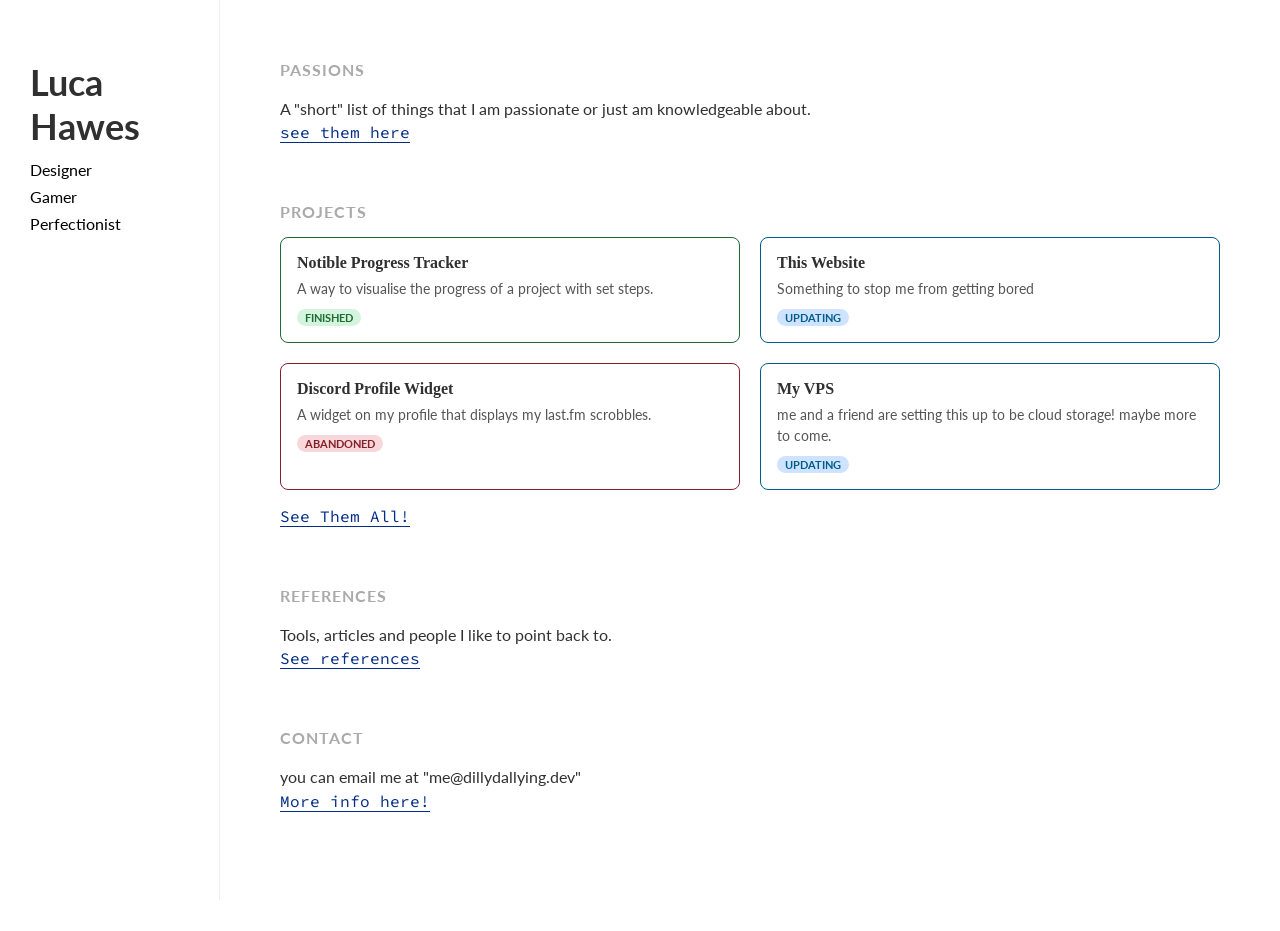
==== index.html @ 6313bd08 "Update index.html" ====
<!DOCTYPE html>
<html lang="en">
<head>
<meta charset="UTF-8">
<meta name="robots" content="nosnippet">
<title>Home - dillydallying.dev</title>
  <link rel="preconnect" href="https://fonts.googleapis.com">
  <link rel="preconnect" href="https://fonts.gstatic.com" crossorigin>
  <link href="https://fonts.googleapis.com/css2?family=Lato:ital,wght@0,400;0,700;0,900;1,400;1,700;1,900&family=Source+Code+Pro:ital,wght@0,200..900;1,200..900&display=swap" rel="stylesheet">
    <link rel="stylesheet" href="style.css" />


</head>

<body>

<div class="container">

  <!-- ===== SIDEBAR ===== -->
  <div class="sidebar">
    <header>
      <h1>Luca Hawes</h1>
      <p>Designer</p>
      <p>Gamer</p>
      <p>Perfectionist</p>
    </header>
  </div>

  <!-- ===== MAIN CONTENT ===== -->
  <div class="content">

    <!-- SKILLS -->
    <section>
      <h2>Passions</h2>
      <p>A "short" list of things that I am passionate or just am knowledgeable about.</p>
      <a href="knowledge.html">see them here</a>
    </section>

    <!-- PROJECTS -->
    <section>
      <h2>Projects</h2>

      <div class="projects-grid">

        <a href="index.html" class="project-card finished">
          <h3>Notible Progress Tracker</h3>
          <p>A way to visualise the progress of a project with set steps.</p>
          <span class="status finished">Finished</span>
        </a>

        <a href="index.html" class="project-card updating">
          <h3>This Website</h3>
          <p>Something to stop me from getting bored</p>
          <span class="status updating">Updating</span>
        </a>

        <a href="index.html" class="project-card abandoned">
          <h3>Discord Profile Widget</h3>
          <p>A widget on my profile that displays my last.fm scrobbles.</p>
          <span class="status abandoned">Abandoned</span>
        </a>

        <a href="index.html" class="project-card updating">
          <h3>My VPS</h3>
          <p>me and a friend are setting this up to be cloud storage! maybe more to come.</p>
          <span class="status updating">Updating</span>
        </a>

      </div>

      <a href="projects.html">See Them All!</a>
    </section>

    <!-- REFERENCES -->
    <section>
      <h2>References</h2>
      <p>Tools, articles and people I like to point back to.</p>
      <a href="references.html">See references</a>
    </section>

    <!-- CONTACT -->
    <section>
      <h2>Contact</h2>
      <p>you can email me at "me@dillydallying.dev"</p>
      <a href="contact.html">More info here!</a>
    </section>

  </div>

</div>

</body>
</html>
---- style.css ----
/* Reset some browser defaults */
* {
  margin: 0;
  padding: 0;
  box-sizing: border-box;
}

body {
  font-family: 'Lato', sans-serif;
  background-color: #ffffff;
  color: #313030;
  padding: 0;
  margin: 0;
}

html {
  scroll-behavior: smooth;
}


/* ---------- LAYOUT ---------- */

.container {
  display: flex;
  min-height: 100vh;
}

.sidebar {
  width: 220px;
  min-height: 100vh;
  padding: 60px 30px;
  border-right: 1px solid #eee;
  position: fixed;
  top: 0;
  left: 0;
}

.content {
  margin-left: 220px;   /* leaves room for the fixed sidebar */
  padding: 60px 60px;
  max-width: 1100px;   /* was 650px - widened so text uses more of the screen on wide monitors */
}


/* ---------- HEADER (inside sidebar) ---------- */

header {
  margin-bottom: 60px;
  font-family: lato, serif;
}

h1 {
  font-size: 36px;
  font-weight: bold;
  margin-bottom: 8px;
}

header p {
  color: #000000;
  font-size: 16px;
}


/* ---------- LINKS ---------- */

a {
  /* for links */
  color: #022c86;
  text-decoration: none;
  border-bottom: 1px solid currentColor;
  font-family: "Source Code Pro", monospace;
}

a:hover {
  background-color: #eee;
  border-bottom-color: transparent;
}


/* ---------- SECTIONS ---------- */

section {
  margin-bottom: 60px;
}

h2 {
  font-size: 16px;
  text-transform: uppercase;
  letter-spacing: 1px;
  color: #aaa;
  margin-bottom: 16px;
}

p {
  line-height: 1.7;
  font-size: 16px;
}

.subtitle {
  color: #aaa;
  font-size: 15px;
  margin-bottom: 32px;
}

ul {
  list-style-type: circle;
  padding-left: 20px;
  margin-top: 10px;
}


/* ---------- SEARCH INPUT ---------- */

#search {
  width: 100%;
  padding: 10px 0;
  font-size: 16px;
  border: none;
  border-bottom: 1px solid #ccc;
  outline: none;
  margin: 24px 0;
  font-family: 'Lato', sans-serif;
  background: transparent;
}

#search:focus {
  border-bottom-color: #222;
}


/* ---------- STATUS BADGES ---------- */

.status {
  display: inline-block;
  font-size: 0.7em;
  font-weight: 700;
  text-transform: uppercase;
  padding: 2px 8px;
  border-radius: 12px;
  margin-top: 10px;
}

.status.finished {
  background-color: #d4f4dd;
  color: #1e6b34;
}

.status.updating {
  background-color: #cde3ff;
  color: #005c8a;
}

.status.abandoned {
  background-color: #f8d7da;
  color: #842029;
}


/* ---------- PROJECTS GRID (2x2) ---------- */

.projects-grid {
  display: grid;
  grid-template-columns: 1fr 1fr;
  gap: 20px;
  margin-bottom: 16px;
}

.project-card {
  display: block;               /* lets the whole card area be clickable */
  padding: 16px;
  border: 1px solid #eee;       /* default/fallback color if no status class is set */
  border-radius: 8px;

  /* override the default <a> styles (blue text, underline, mono font) */
  color: inherit;
  text-decoration: none;
  font-family: inherit;
}

/* Card border color matches whichever status badge is inside it.
   Add the matching class (finished / updating / abandoned) to the
   .project-card div itself, same as the .status span. */
.project-card.finished {
  border-color: #1e6b34;
}

.project-card.updating {
  border-color: #005c8a;
}

.project-card.abandoned {
  border-color: #842029;
}

.project-card:hover {
  /* override a:hover so hovering a card doesn't turn its text blue */
  color: inherit;
  background-color: #fafafa;
}

.project-card h3 {
  font-size: 16px;
  font-weight: bold;
  margin-bottom: 6px;
  font-family: Georgia, serif;
}

.project-card p {
  font-size: 14px;
  color: #555;
  line-height: 1.5;
}

fancy {
  font-weight: 500;
  font-family: "Source Serif 4", Georgia, serif;
}

/* ---------- RESPONSIVE ---------- */

@media (max-width: 700px) {
  .sidebar {
    position: static;   /* un-fix the sidebar so it can stack on top */
    width: auto;
    min-height: auto;
    border-right: none;
    border-bottom: 1px solid #eee;
  }
  .content {
    margin-left: 0;
    padding: 40px 30px;
  }
  .container {
    flex-direction: column;
  }
  .projects-grid {
    grid-template-columns: 1fr;
  }
  .knowledge-content {
    flex-direction: column;
  }
}


/* ---------- KNOWLEDGE / PASSIONS PAGE (list + expanded description) ---------- */

/* This page needs two columns instead of the normal single .content column,
   so it drops the max-width and lays its two panels out side by side. */
.knowledge-content {
  max-width: none;
  display: flex;
  gap: 60px;
  align-items: flex-start;
}

.knowledge-list-panel {
  width: 380px;         /* same rough proportion as the sidebar + a bit more */
  flex-shrink: 0;
}

.knowledge-detail-panel {
  flex: 1;               /* takes up all remaining space */
  padding: 60px;
  border: 1px solid #eee;
  border-radius: 8px;
  min-height: 400px;
}

.back-link {
  display: inline-block;
  margin-bottom: 24px;
  font-size: 14px;
}

.knowledge-list {
  list-style: none;      /* remove the default bullet circles for this list */
  padding-left: 0;
  margin-top: 0;
}

/* Every nested <ul> (a folder's children) gets indented and starts
   collapsed - only shown once its parent .tree-item has .expanded */
.knowledge-list .tree-children {
  list-style: none;
  padding-left: 20px;
  margin-top: 0;
  display: none;
}

.tree-item.expanded > .tree-children {
  display: block;
}

.tree-row {
  display: flex;
  align-items: center;
  gap: 6px;
  padding: 10px 4px;
  border-bottom: 1px solid #eee;
  cursor: pointer;
}

.tree-row:hover,
.tree-row.active {
  background-color: #fafafa;
}

/* The small triangle shown next to anything with children.
   Rotates from ▸ to ▾ when its item is expanded. */
.tree-arrow {
  display: inline-block;
  font-size: 10px;
  color: #aaa;
  transition: transform 0.15s ease;
}

.tree-item.expanded > .tree-row .tree-arrow {
  transform: rotate(90deg);
}

.tree-item.hidden {
  display: none;         /* used by the search filter */
}

.knowledge-detail-panel img {
  max-width: 100%;
  border-radius: 8px;
  display: block;
  margin: 16px 0;   /* breathing room above and below, wherever it sits in the text */
}

.knowledge-detail-panel p {
  margin-bottom: 16px;   /* space between paragraphs (removed by the reset at the top of this file) */
}

.knowledge-detail-panel p:last-child {
  margin-bottom: 0;      /* no dangling space after the final paragraph */
}

.knowledge-detail-panel iframe {
  width: 100%;
  aspect-ratio: 16 / 9;   /* keeps the widescreen shape at any width */
  border: none;
  border-radius: 8px;
  display: block;
  margin: 16px 0;
}

/* Brief highlight flash when landing directly on a linked item,
   e.g. visiting references.html#mdn-web-docs */
.tree-row.jump-highlight {
  animation: jumpFlash 2s ease;
}

@keyframes jumpFlash {
  from { background-color: #fff3b0; }
  to { background-color: transparent; }
}
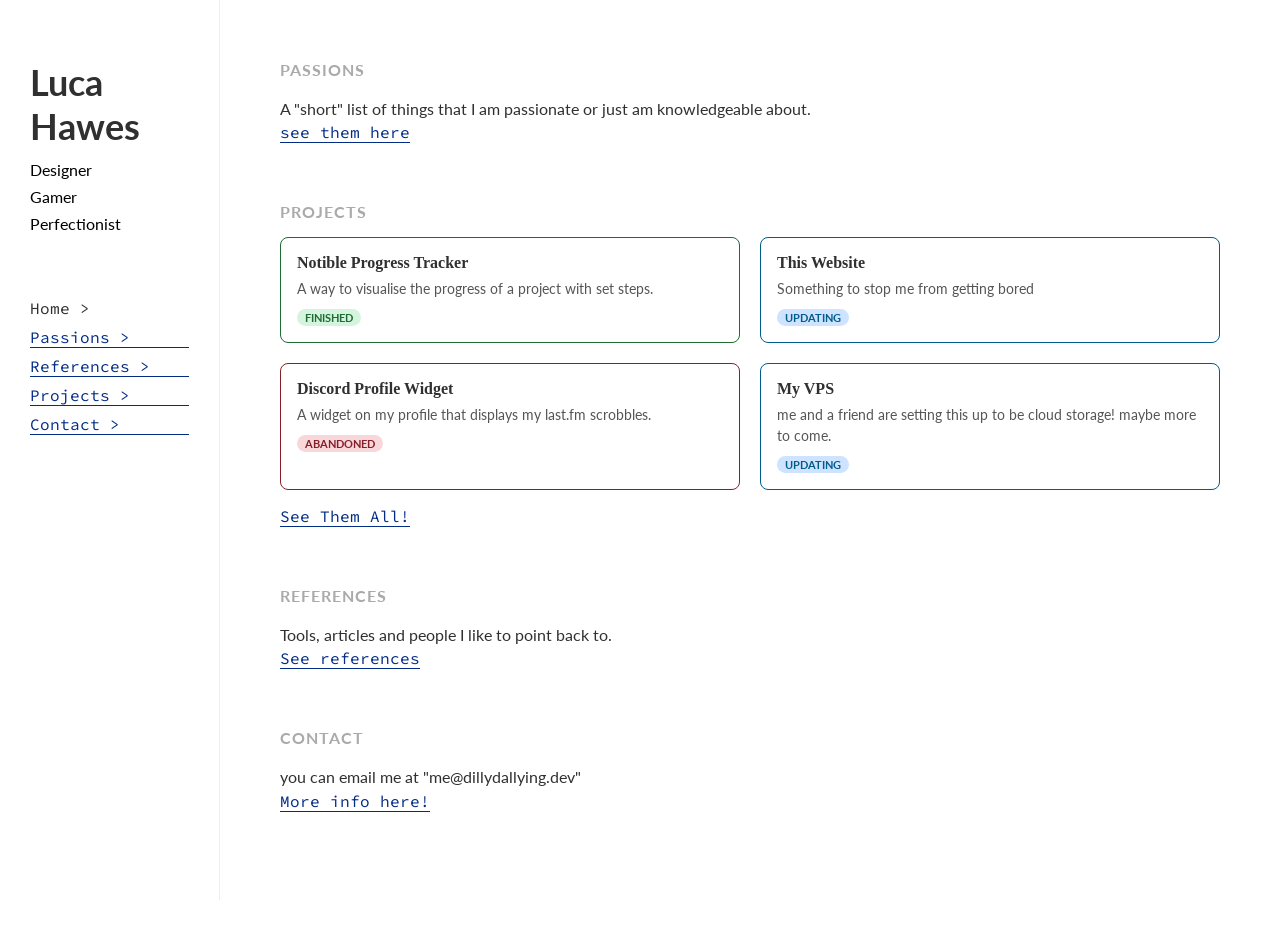
==== commit eef67a75: "added a sidebar" ====
--- a/index.html
+++ b/index.html
@@ -24,6 +24,14 @@
       <p>Gamer</p>
       <p>Perfectionist</p>
     </header>
+
+    <nav class="sidebar-nav">
+      <a href="index.html" class="active">Home &gt;</a>
+      <a href="knowledge.html">Passions &gt;</a>
+      <a href="references.html">References &gt;</a>
+      <a href="projects.html">Projects &gt;</a>
+      <a href="contact.html">Contact &gt;</a>
+    </nav>
   </div>
 
   <!-- ===== MAIN CONTENT ===== -->
--- a/style.css
+++ b/style.css
@@ -61,6 +61,28 @@
 }
 
 
+/* ---------- SIDEBAR NAV (page list) ---------- */
+
+.sidebar-nav {
+  display: flex;
+  flex-direction: column;
+  gap: 8px;
+}
+
+/* The current page: looks like plain text instead of a link,
+   since clicking it wouldn't do anything useful anyway. */
+.sidebar-nav a.active {
+  color: #313030;
+  border-bottom-color: transparent;
+  cursor: default;
+  pointer-events: none;
+}
+
+.sidebar-nav a.active:hover {
+  background-color: transparent;
+}
+
+
 /* ---------- LINKS ---------- */
 
 a {
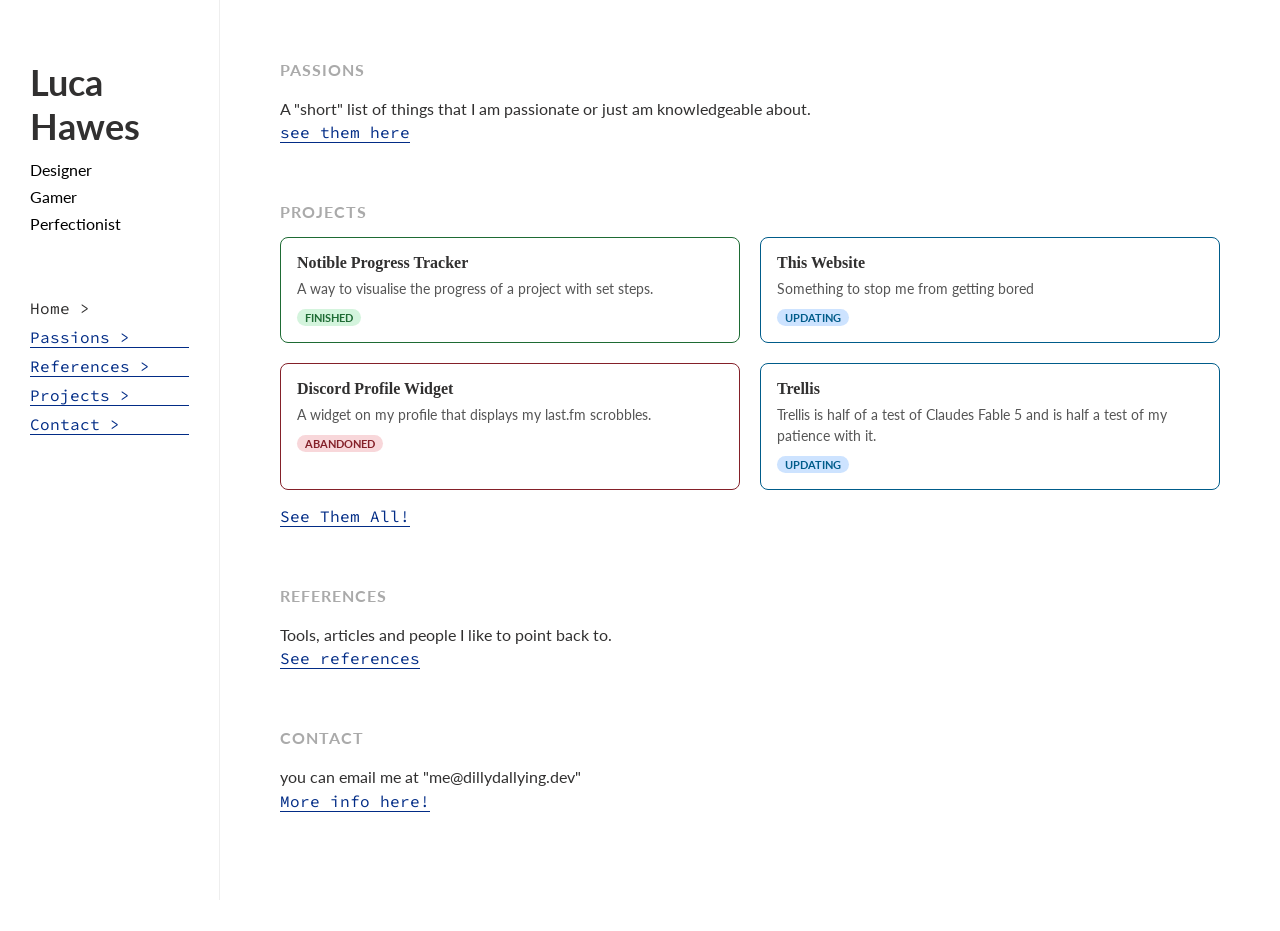
==== commit 5150368c: "added trellis to the main page and spoke about it in the projects section." ====
--- a/index.html
+++ b/index.html
@@ -69,8 +69,8 @@
         </a>
 
         <a href="index.html" class="project-card updating">
-          <h3>My VPS</h3>
-          <p>me and a friend are setting this up to be cloud storage! maybe more to come.</p>
+          <h3>Trellis</h3>
+          <p>Trellis is half of a test of Claudes Fable 5 and is half a test of my patience with it.</p>
           <span class="status updating">Updating</span>
         </a>
 
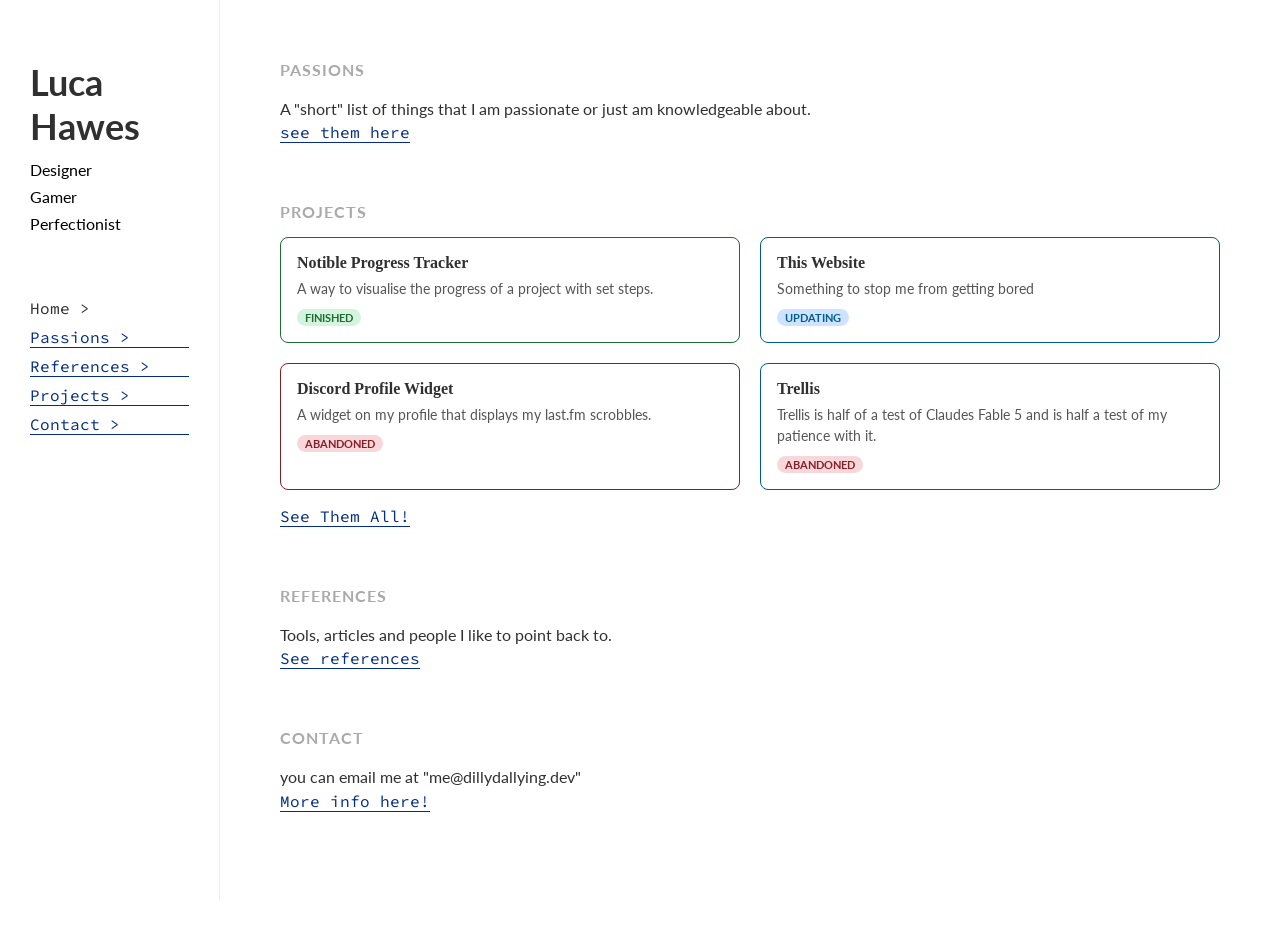
==== commit bcb1194a: "depricated trellis" ====
--- a/index.html
+++ b/index.html
@@ -71,7 +71,7 @@
         <a href="index.html" class="project-card updating">
           <h3>Trellis</h3>
           <p>Trellis is half of a test of Claudes Fable 5 and is half a test of my patience with it.</p>
-          <span class="status updating">Updating</span>
+          <span class="status abandoned">Abandoned</span>
         </a>
 
       </div>
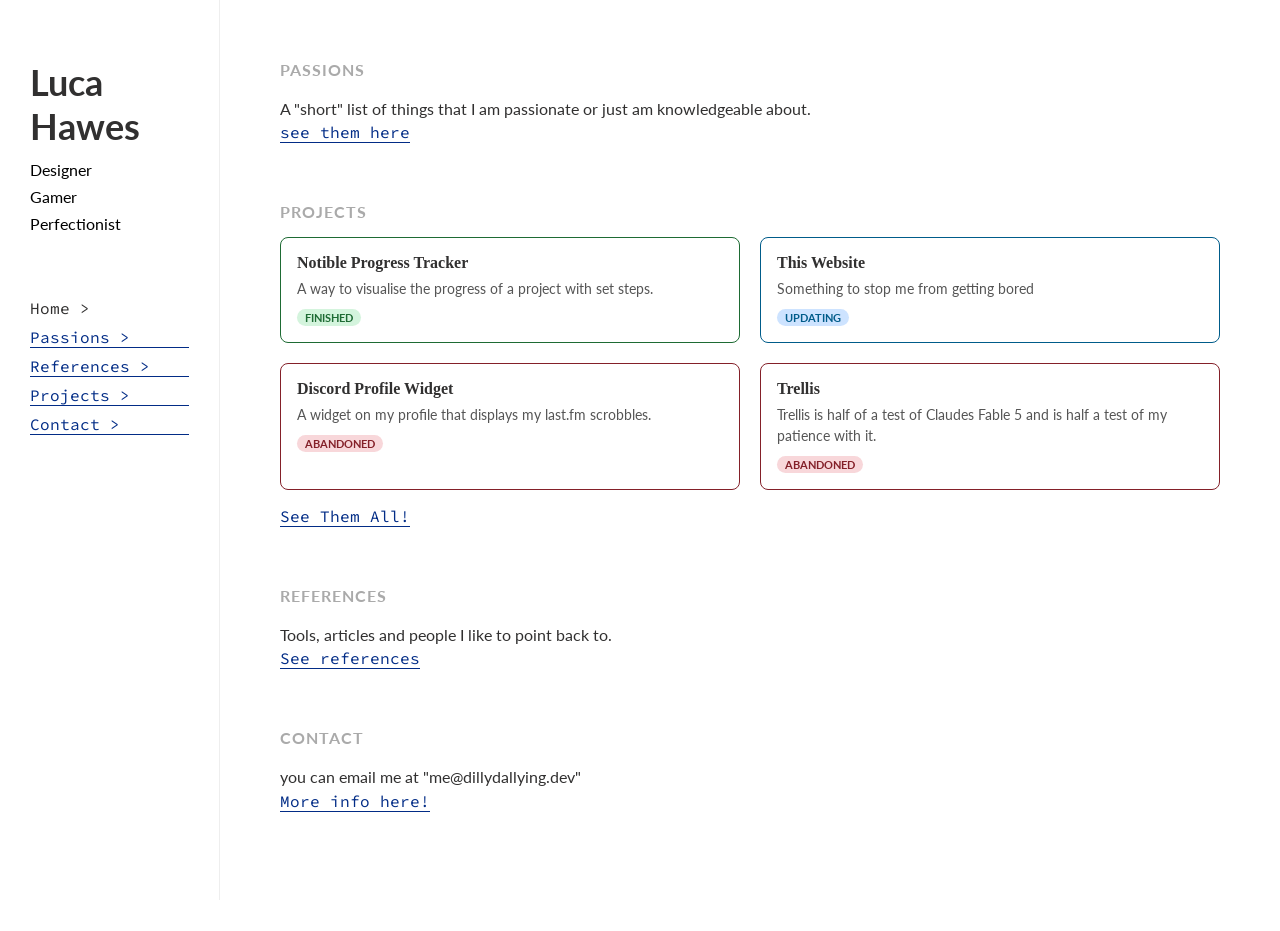
==== commit 32e0c5c3: "fixed trellis not being fully marked abandoned on the home page" ====
--- a/index.html
+++ b/index.html
@@ -68,7 +68,7 @@
           <span class="status abandoned">Abandoned</span>
         </a>
 
-        <a href="index.html" class="project-card updating">
+        <a href="index.html" class="project-card abandoned">
           <h3>Trellis</h3>
           <p>Trellis is half of a test of Claudes Fable 5 and is half a test of my patience with it.</p>
           <span class="status abandoned">Abandoned</span>
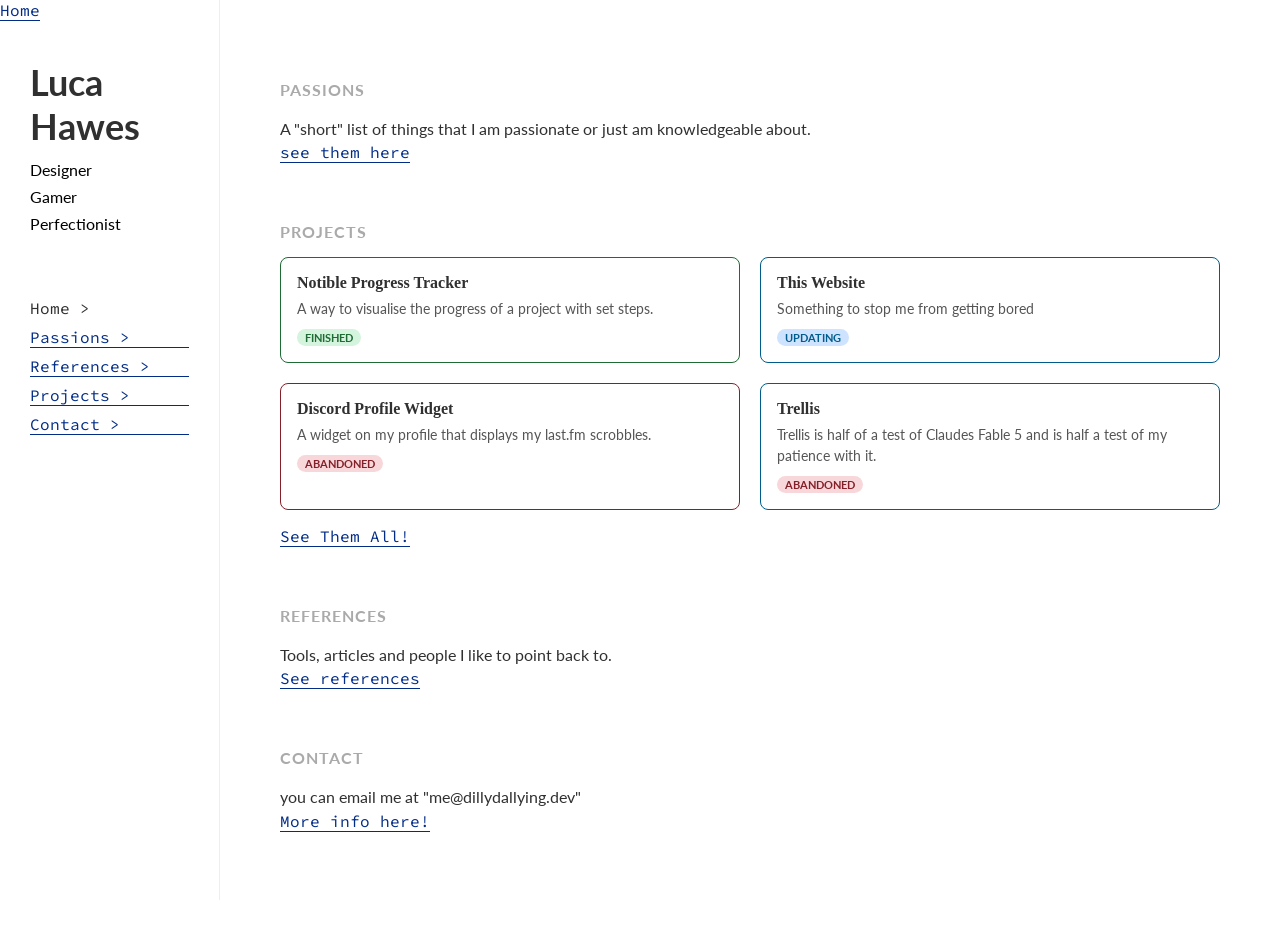
==== commit a53fc3d0: "i messed up and am now paying for it (forgot to pull before editing)" ====
--- a/index.html
+++ b/index.html
@@ -7,7 +7,9 @@
   <link rel="preconnect" href="https://fonts.googleapis.com">
   <link rel="preconnect" href="https://fonts.gstatic.com" crossorigin>
   <link href="https://fonts.googleapis.com/css2?family=Lato:ital,wght@0,400;0,700;0,900;1,400;1,700;1,900&family=Source+Code+Pro:ital,wght@0,200..900;1,200..900&display=swap" rel="stylesheet">
-    <link rel="stylesheet" href="style.css" />
+  <link rel="stylesheet" href="style.css" />
+  <script src="/tree-view.js"></script>
+  <a href="/index.html">Home</a>
 
 
 </head>
@@ -68,7 +70,7 @@
           <span class="status abandoned">Abandoned</span>
         </a>
 
-        <a href="index.html" class="project-card abandoned">
+        <a href="index.html" class="project-card updating">
           <h3>Trellis</h3>
           <p>Trellis is half of a test of Claudes Fable 5 and is half a test of my patience with it.</p>
           <span class="status abandoned">Abandoned</span>
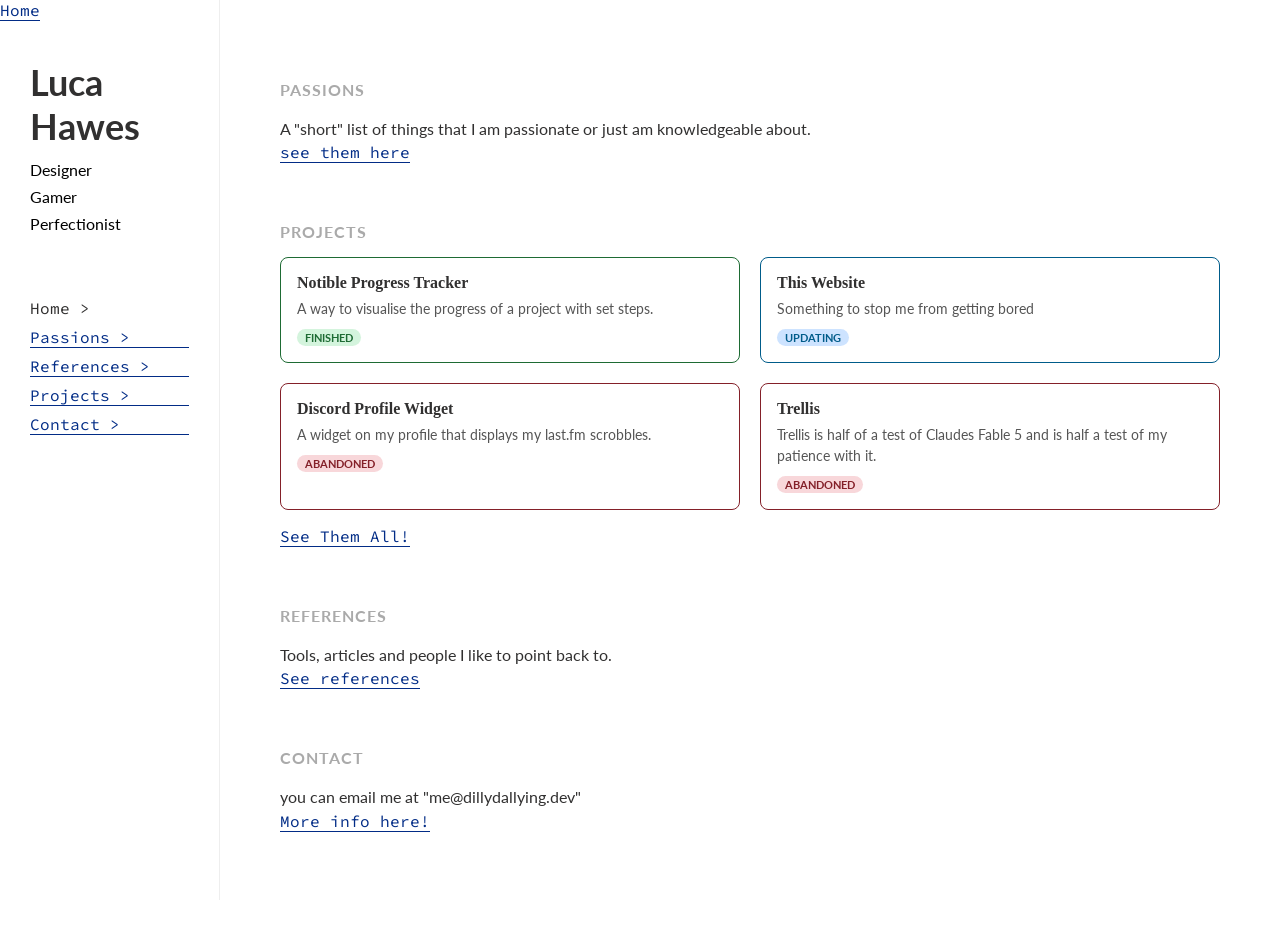
==== commit 31c91a4b: "added a page for C.A.L.E.B. and added a new nested thing for the sidebar links." ====
--- a/index.html
+++ b/index.html
@@ -4,6 +4,7 @@
 <meta charset="UTF-8">
 <meta name="robots" content="nosnippet">
 <title>Home - dillydallying.dev</title>
+<link rel="icon" type="image/ico" href="images/favicon.ico">
   <link rel="preconnect" href="https://fonts.googleapis.com">
   <link rel="preconnect" href="https://fonts.gstatic.com" crossorigin>
   <link href="https://fonts.googleapis.com/css2?family=Lato:ital,wght@0,400;0,700;0,900;1,400;1,700;1,900&family=Source+Code+Pro:ital,wght@0,200..900;1,200..900&display=swap" rel="stylesheet">
@@ -70,7 +71,7 @@
           <span class="status abandoned">Abandoned</span>
         </a>
 
-        <a href="index.html" class="project-card updating">
+        <a href="index.html" class="project-card abandoned">
           <h3>Trellis</h3>
           <p>Trellis is half of a test of Claudes Fable 5 and is half a test of my patience with it.</p>
           <span class="status abandoned">Abandoned</span>
--- a/style.css
+++ b/style.css
@@ -82,6 +82,13 @@
   background-color: transparent;
 }
 
+.nav-gap {
+  margin-top: 24px;
+}
+
+.nav-sub {
+  margin-left: 11px;
+}
 
 /* ---------- LINKS ---------- */
 
